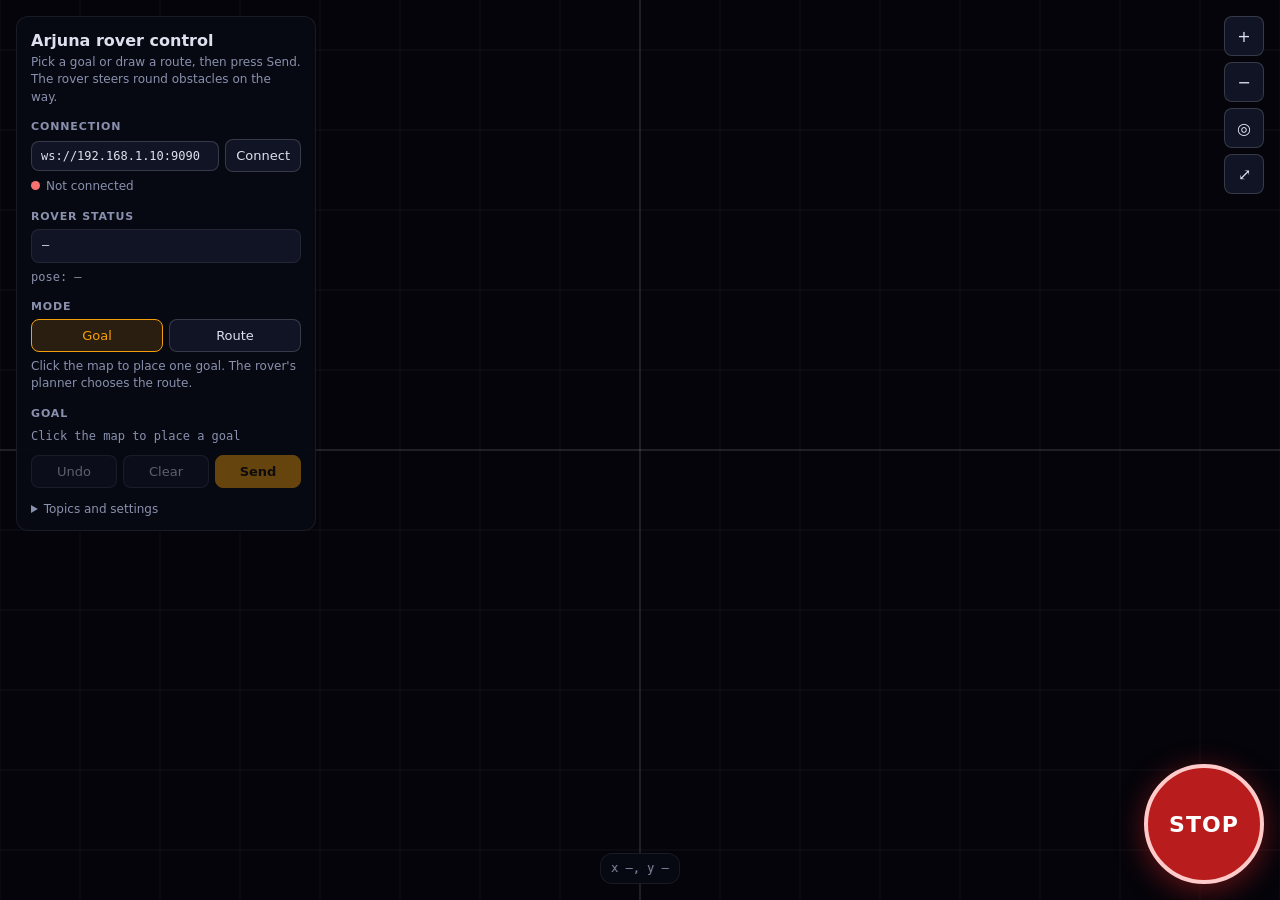
==== web/rover.html @ c2d958da "arjuna: drive the real rover from a web page (goal or drawn route) web/rover.html talks to rosbridge" ====
<!DOCTYPE html>
<html lang="en">

<head>
  <meta charset="UTF-8" />
  <meta name="viewport" content="width=device-width, initial-scale=1.0" />
  <title>Arjuna Rover Control</title>
  <meta name="description"
    content="Send a goal or a hand-drawn route to the real Arjuna rover over rosbridge, and watch it drive." />
  <style>
    :root {
      --bg: #04040a;
      --surface: rgba(8, 10, 20, 0.92);
      --surface-hi: rgba(18, 22, 40, 0.95);
      --border: rgba(255, 255, 255, 0.08);
      --border-hi: rgba(255, 255, 255, 0.16);
      --text: #dde1ee;
      --muted: #8a90ad;
      --accent: #f59e0b;
      --accent-dim: rgba(245, 158, 11, 0.14);
      --success: #34d399;
      --danger: #f87171;
      --blue: #60a5fa;
      --font: system-ui, -apple-system, "Segoe UI", sans-serif;
      --mono: ui-monospace, "Cascadia Mono", Consolas, monospace;
      --radius: 12px;
    }

    *, *::before, *::after { box-sizing: border-box; margin: 0; padding: 0; }
    html, body { width: 100%; height: 100%; overflow: hidden; background: var(--bg); color: var(--text); font-family: var(--font); font-size: 14px; }

    #map { position: fixed; inset: 0; width: 100%; height: 100%; display: block; cursor: crosshair; touch-action: none; }

    .panel { position: fixed; background: var(--surface); border: 1px solid var(--border); border-radius: var(--radius); padding: 14px; backdrop-filter: blur(16px); }
    #side { top: 16px; left: 16px; width: 300px; max-height: calc(100% - 32px); overflow-y: auto; display: flex; flex-direction: column; gap: 14px; }
    h1 { font-size: 16px; font-weight: 600; }
    h2 { font-size: 11px; font-weight: 600; letter-spacing: .08em; text-transform: uppercase; color: var(--muted); margin-bottom: 6px; }
    .row { display: flex; gap: 6px; align-items: center; }
    .row > * { flex: 1; }
    input, select { width: 100%; background: var(--surface-hi); color: var(--text); border: 1px solid var(--border-hi); border-radius: 8px; padding: 7px 9px; font: inherit; font-size: 13px; }
    button { background: var(--surface-hi); color: var(--text); border: 1px solid var(--border-hi); border-radius: 8px; padding: 8px 10px; font: inherit; font-size: 13px; cursor: pointer; }
    button:hover:not(:disabled) { border-color: var(--accent); }
    button:disabled { opacity: .4; cursor: not-allowed; }
    button.on { background: var(--accent-dim); border-color: var(--accent); color: var(--accent); }
    button.primary { background: var(--accent); border-color: var(--accent); color: #1a1205; font-weight: 600; }
    #stop { position: fixed; right: 16px; bottom: 16px; width: 120px; height: 120px; border-radius: 50%; background: #b91c1c; border: 4px solid #fecaca; color: #fff; font-size: 22px; font-weight: 700; letter-spacing: .05em; box-shadow: 0 6px 30px rgba(220, 38, 38, .45); }
    #stop:hover { background: #dc2626; }
    .dot { display: inline-block; width: 9px; height: 9px; border-radius: 50%; background: var(--danger); margin-right: 6px; }
    .dot.ok { background: var(--success); }
    .mono { font-family: var(--mono); font-size: 12px; }
    .muted { color: var(--muted); font-size: 12px; line-height: 1.45; }
    #status { padding: 8px 10px; border-radius: 8px; background: var(--surface-hi); border: 1px solid var(--border); min-height: 34px; word-break: break-word; }
    #status.warn { border-color: var(--danger); color: var(--danger); }
    #points { list-style: none; max-height: 140px; overflow-y: auto; }
    #points li { display: flex; justify-content: space-between; padding: 2px 0; }
    table { width: 100%; border-collapse: collapse; }
    td, th { text-align: left; padding: 3px 4px; font-size: 12px; }
    th { color: var(--muted); font-weight: 500; }
    tr.chosen td { color: var(--accent); }
    details summary { cursor: pointer; color: var(--muted); font-size: 12px; }
    details .grid { display: grid; grid-template-columns: 1fr; gap: 6px; margin-top: 8px; }
    label { font-size: 12px; color: var(--muted); display: block; }
    #zoom { position: fixed; right: 16px; top: 16px; display: flex; flex-direction: column; gap: 6px; }
    #zoom button { width: 40px; height: 40px; padding: 0; font-size: 16px; }
    #hover { position: fixed; left: 50%; bottom: 16px; transform: translateX(-50%); padding: 6px 10px; }

    @media (max-width: 640px) {
      #side { top: auto; bottom: 0; left: 0; right: 0; width: auto; max-height: 48%; border-radius: var(--radius) var(--radius) 0 0; }
      #stop { width: 84px; height: 84px; font-size: 16px; top: 16px; bottom: auto; right: 72px; }
      #hover { display: none; }
    }
  </style>
</head>

<body>
  <canvas id="map"></canvas>

  <div id="side" class="panel">
    <div>
      <h1>Arjuna rover control</h1>
      <p class="muted" style="margin-top:4px">Pick a goal or draw a route, then press Send. The rover steers round
        obstacles on the way.</p>
    </div>

    <section>
      <h2>Connection</h2>
      <div class="row">
        <input id="url" class="mono" value="ws://192.168.1.10:9090" spellcheck="false" />
        <button id="connect" style="flex:0 0 auto">Connect</button>
      </div>
      <p class="muted" style="margin-top:6px"><span id="conn-dot" class="dot"></span><span id="conn-text">Not connected</span></p>
    </section>

    <section>
      <h2>Rover status</h2>
      <div id="status" class="mono">—</div>
      <p class="muted mono" id="pose" style="margin-top:6px">pose: —</p>
    </section>

    <section>
      <h2>Mode</h2>
      <div class="row">
        <button id="mode-goal" class="on">Goal</button>
        <button id="mode-route">Route</button>
      </div>
      <p class="muted" id="mode-help" style="margin-top:6px"></p>
    </section>

    <section>
      <h2 id="points-title">Goal</h2>
      <ul id="points" class="mono"></ul>
      <div class="row" style="margin-top:8px">
        <button id="undo">Undo</button>
        <button id="clear">Clear</button>
        <button id="send" class="primary">Send</button>
      </div>
    </section>

    <section id="report-box" hidden>
      <h2>Last plan</h2>
      <table id="report"></table>
    </section>

    <details>
      <summary>Topics and settings</summary>
      <div class="grid">
        <label>Pose topic<input id="t-pose" class="mono" value="/robot_pose_ekf/odom_combined" /></label>
        <label>Pose type
          <select id="t-pose-type">
            <option value="geometry_msgs/PoseWithCovarianceStamped">PoseWithCovarianceStamped</option>
            <option value="nav_msgs/Odometry">Odometry</option>
          </select>
        </label>
        <label>Scan topic<input id="t-scan" class="mono" value="/scan" /></label>
        <label>Laser yaw offset (deg)<input id="t-yaw" class="mono" type="number" value="0" step="180" /></label>
        <label>Map topic<input id="t-map" class="mono" value="/map" /></label>
        <label>Goal topic<input id="t-goal" class="mono" value="/move_base_simple/goal" /></label>
        <label>Node namespace<input id="t-ns" class="mono" value="/quantum_nav" /></label>
        <label>Frame id<input id="t-frame" class="mono" value="map" /></label>
        <p class="muted">Changes apply on the next Connect.</p>
      </div>
    </details>
  </div>

  <div id="zoom">
    <button id="zoom-in" title="Zoom in">+</button>
    <button id="zoom-out" title="Zoom out">−</button>
    <button id="follow" title="Keep the rover centred">◎</button>
    <button id="fit" title="Fit the map">⤢</button>
  </div>

  <div id="hover" class="panel mono muted">x —, y —</div>
  <button id="stop" title="Stop the rover (Space)">STOP</button>

  <script src="js/rover_control.js"></script>
</body>

</html>
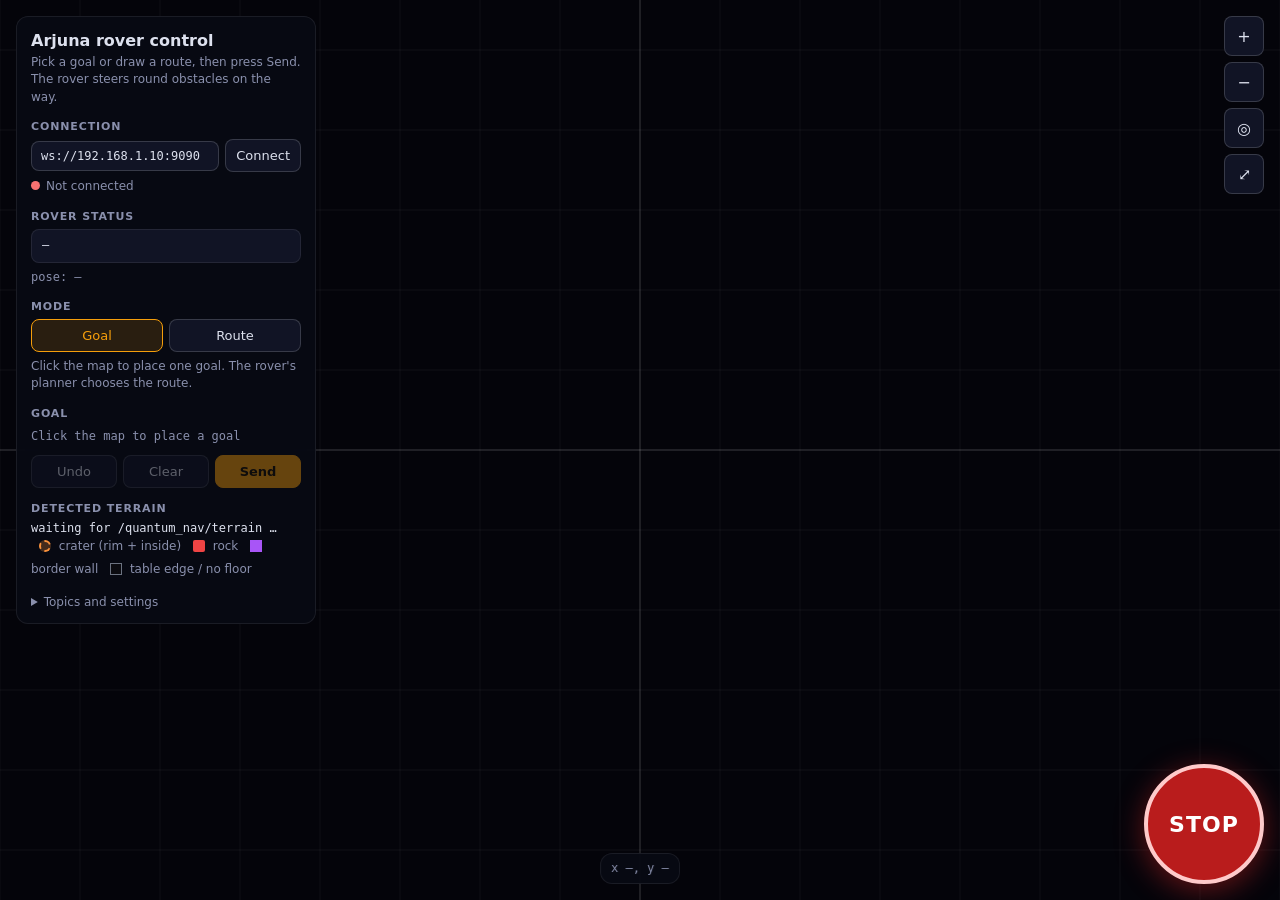
==== commit 6ad4aa6b: "added crater detection and fixes" ====
--- a/web/rover.html
+++ b/web/rover.html
@@ -52,6 +52,13 @@
     #status { padding: 8px 10px; border-radius: 8px; background: var(--surface-hi); border: 1px solid var(--border); min-height: 34px; word-break: break-word; }
     #status.warn { border-color: var(--danger); color: var(--danger); }
     #points { list-style: none; max-height: 140px; overflow-y: auto; }
+    .msg { margin-top: 6px; padding: 6px 8px; border-radius: 8px; border: 1px solid var(--danger); color: var(--danger); font-size: 12px; }
+    .legend { line-height: 1.9; }
+    .sw { display: inline-block; width: 12px; height: 12px; margin: 0 4px 0 8px; vertical-align: -2px; }
+    .sw.crater { border: 2px dashed #fb923c; border-radius: 50%; background: rgba(251, 146, 60, 0.25); }
+    .sw.rock { background: #ef4444; border-radius: 2px; }
+    .sw.border { background: #a855f7; }
+    .sw.edge { background: #0b0b10; border: 1px solid #6b7280; }
     #points li { display: flex; justify-content: space-between; padding: 2px 0; }
     table { width: 100%; border-collapse: collapse; }
     td, th { text-align: left; padding: 3px 4px; font-size: 12px; }
@@ -109,11 +116,23 @@
     <section>
       <h2 id="points-title">Goal</h2>
       <ul id="points" class="mono"></ul>
+      <p id="point-msg" class="msg" hidden></p>
       <div class="row" style="margin-top:8px">
         <button id="undo">Undo</button>
         <button id="clear">Clear</button>
         <button id="send" class="primary">Send</button>
       </div>
+    </section>
+
+    <section id="terrain-box">
+      <h2>Detected terrain</h2>
+      <p class="mono" id="terrain-summary">waiting for /quantum_nav/terrain …</p>
+      <p class="legend muted">
+        <span class="sw crater"></span> crater (rim + inside)
+        <span class="sw rock"></span> rock
+        <span class="sw border"></span> border wall
+        <span class="sw edge"></span> table edge / no floor
+      </p>
     </section>
 
     <section id="report-box" hidden>
@@ -132,7 +151,7 @@
           </select>
         </label>
         <label>Scan topic<input id="t-scan" class="mono" value="/scan" /></label>
-        <label>Laser yaw offset (deg)<input id="t-yaw" class="mono" type="number" value="0" step="180" /></label>
+        <label>Laser yaw offset (deg) <span class="muted">(180: this rover's RPLidar is mounted backwards)</span><input id="t-yaw" class="mono" type="number" value="180" step="180" /></label>
         <label>Map topic<input id="t-map" class="mono" value="/map" /></label>
         <label>Goal topic<input id="t-goal" class="mono" value="/move_base_simple/goal" /></label>
         <label>Node namespace<input id="t-ns" class="mono" value="/quantum_nav" /></label>
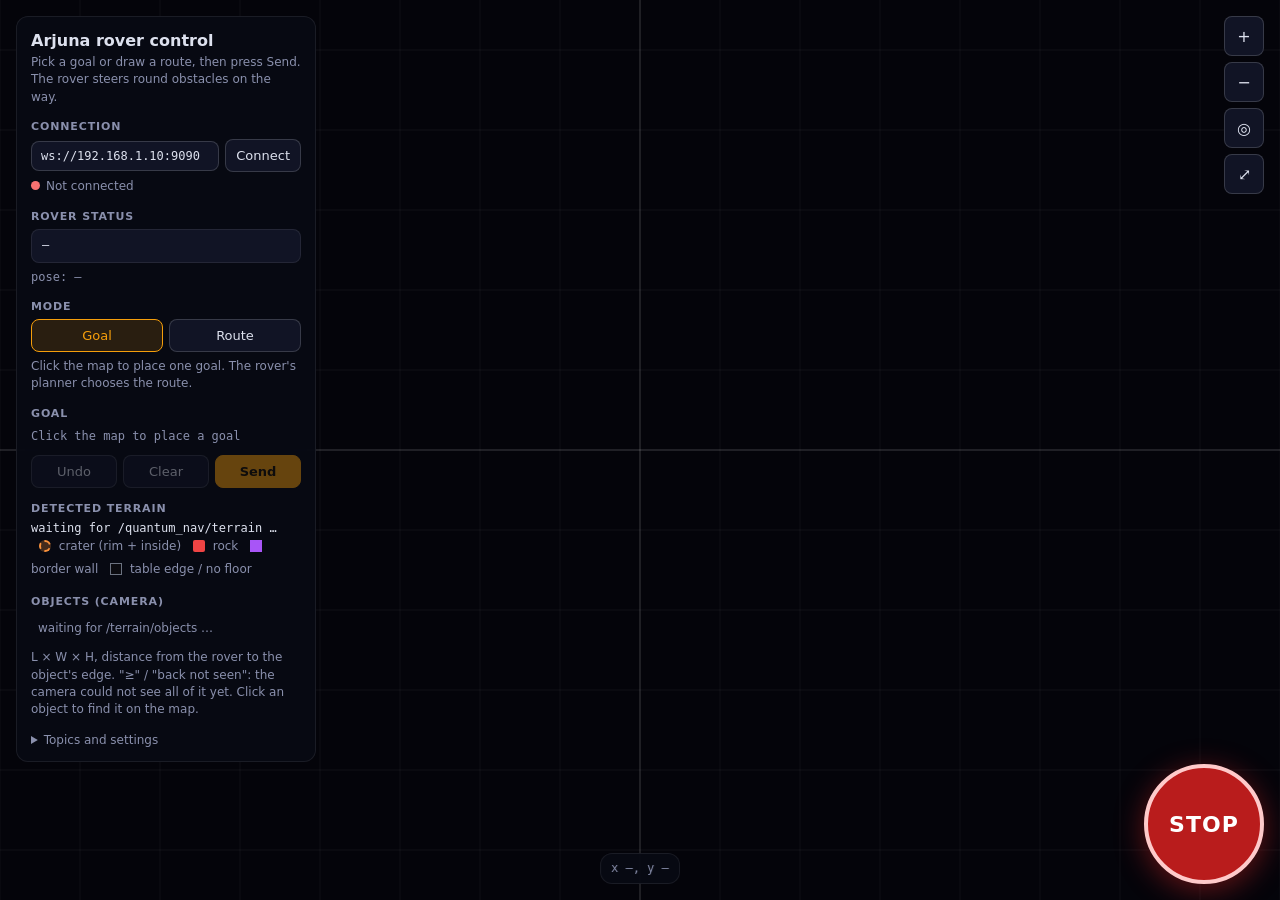
==== commit 7ea05d2c: "Report terrain objects with sizes and stable ids The OAK-D terrain detector now reports every crater" ====
--- a/web/rover.html
+++ b/web/rover.html
@@ -70,6 +70,16 @@
     #zoom { position: fixed; right: 16px; top: 16px; display: flex; flex-direction: column; gap: 6px; }
     #zoom button { width: 40px; height: 40px; padding: 0; font-size: 16px; }
     #hover { position: fixed; left: 50%; bottom: 16px; transform: translateX(-50%); padding: 6px 10px; }
+    #objects { list-style: none; max-height: 220px; overflow-y: auto; }
+    #objects li { display: grid; grid-template-columns: 1fr auto; gap: 0 8px; padding: 5px 6px; border-radius: 8px; border: 1px solid transparent; cursor: pointer; }
+    #objects li:hover { border-color: var(--border-hi); }
+    #objects li.sel { border-color: var(--accent); background: var(--accent-dim); }
+    #objects li.gone { opacity: .55; }
+    #objects .name { font-weight: 600; }
+    #objects .dims { grid-column: 1 / -1; color: var(--muted); font-family: var(--mono); font-size: 11.5px; }
+    #objects .sw { margin: 0 6px 0 0; }
+    .sw.wall { background: #a855f7; }
+    #preview { width: 100%; border-radius: 8px; border: 1px solid var(--border); display: block; }
 
     @media (max-width: 640px) {
       #side { top: auto; bottom: 0; left: 0; right: 0; width: auto; max-height: 48%; border-radius: var(--radius) var(--radius) 0 0; }
@@ -135,6 +145,18 @@
       </p>
     </section>
 
+    <section id="objects-box">
+      <h2>Objects (camera)</h2>
+      <ul id="objects"><li class="muted">waiting for /terrain/objects …</li></ul>
+      <p class="muted" style="margin-top:6px">L × W × H, distance from the rover to the object's edge.
+        "≥" / "back not seen": the camera could not see all of it yet. Click an object to find it on the map.</p>
+    </section>
+
+    <section id="preview-box" hidden>
+      <h2>Camera preview</h2>
+      <img id="preview" alt="OAK-D colour preview with the detected objects outlined" />
+    </section>
+
     <section id="report-box" hidden>
       <h2>Last plan</h2>
       <table id="report"></table>
